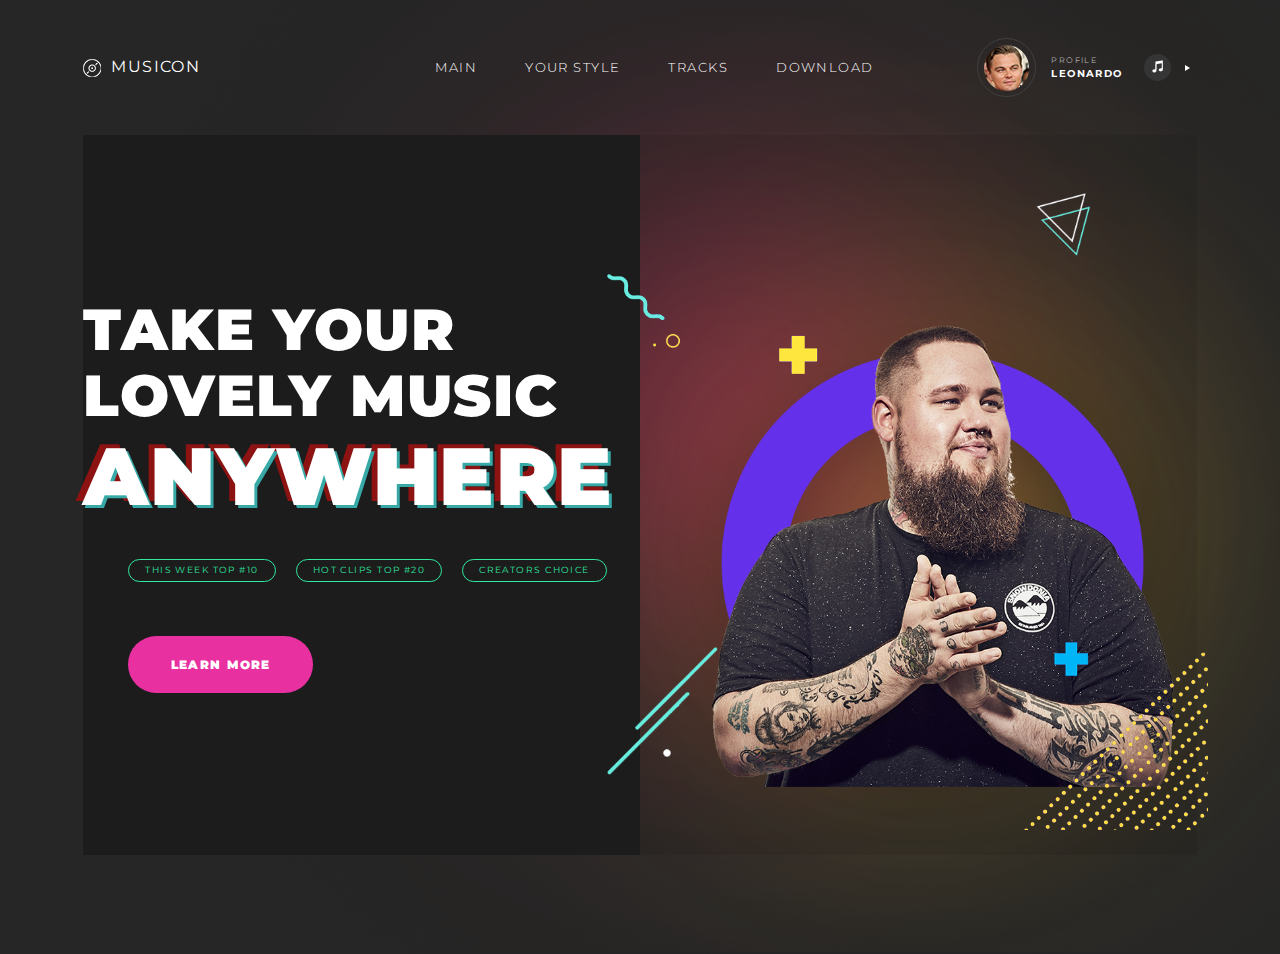
==== index.html @ 0d5cdb1e "Add files via upload" ====
<!DOCTYPE html>
<html lang="en">
<head>
	<meta charset="UTF-8">
	<title>MUSICON Homepage</title>
	<link rel="stylesheet" href="css/normalize.css">
	<link href="https://fonts.googleapis.com/css?family=Montserrat:300,400,900&amp;subset=cyrillic" rel="stylesheet">
	<link rel="stylesheet" href="css/style.css">
</head>
<body>
	<section id="first" class="first">
		<header class="header">
			<div class="container d-flex align-items-center">
					<img src="img/logo.png" alt="" class="logo"><span class="logo__title">MUSICON</span>
				<ul class="menu d-flex">
					<li class="menu__item">
						<a href="#">Main</a>
					</li>
					<li class="menu__item">
						<a href="#">Your style</a>
					</li>
					<li class="menu__item">
						<a href="#">Tracks</a>
					</li>
					<li class="menu__item">
						<a href="#">Download</a>
					</li>
				</ul>
				<div class="auth d-flex align-items-center">
					<div class="auth__img">
						<img src="img/user.png" alt="">
					</div>
				<div class="auth__info">
					<div class="auth__profile">
						Profile
					</div>
					<h6 class="auth__name">
						Leonardo
					</h6>
				</div>
				<a href="#" class="auth__play">
					<img src="img/pmusic.png" alt="">
				</a>
				<button class="auth__more">
					
				</button>
				</div>
			</div>
		</header>
		<div class="content">
			<div class="container d-flex">
				<div class="offer d-flex justify-content-center align-items-center">
					<div class="offer__body">
						<h1 class="offer__title">
							take your lovely music
							<span class="offer__word">
								<span>anywhere</span>
							</span>
						</h1>
						<div class="offer__btns d-flex">
							<a href="#" class="offer__btn btn-round">
								This week top #10
							</a>
							<a href="#" class="offer__btn btn-round">
								Hot clips top #20
							</a>
							<a href="#" class="offer__btn btn-round">
								Creators choice
							</a>
						</div>
						<a href="#" class="offer__cta btn">
							Learn more
						</a>
					</div>
				</div>
				<div class="slider">
					<div class="ellipse"></div>
					<div class="lines-dot"></div>
					<div class="plus"></div>
					<div class="rag"></div>
					<div class="setka-dots"></div>
					<div class="tri"></div>
					<div class="curl"></div>
				</div>
			</div>
		</div>
	</section>

	<script src="js/jquery.min.js"></script>
	
	<script src="js/script.js"></script>


</body>
</html>
---- css/style.css ----
body{
	font-family: 'Montserrat', sans-serif;
	padding: 0;
	margin: 0;
	color: #fff;
	background: #262626;
	letter-spacing: 0.09em;
	text-transform: uppercase;
	overflow: hidden;
}
a, a:hover, a:active{
	text-decoration: none;
	transition: all 0.5s ease;
	color: #fff;
}

ul, li{
	display: block;
	padding: 0;
	margin: 0;
}

.align-items-center{
	align-items: center;
}
.justify-content-center{
	justify-content: center;
}

h1, h2, h3, h4, h5, h6{
	margin: 0;
	padding: 0;
}

.container{
	width: 87%;
	margin: 0 auto;
	position: relative;
	height: 100%;
	z-index: 2;
}

.d-flex{
	display: -webkit-flex;
	display: -moz-flex;
	display: -ms-flex;
	display: -o-flex;
	display: flex;
}

.offer,.slider{
	width: 50%;
	position: relative;
}
.offer{
	background: #1c1c1c;
}

.btn{
	background: #e930a1;
	color: #fff;
	font-weight: 900;
	text-transform: uppercase;
	text-align: center;
	font-size: 12px;
	width: 185px;
	padding: 22px 0;
	border-radius: 100px;
	display: block;
}
.btn:hover{
	background: #ff009c;
	box-shadow: 0 10px 30px rgba(233,48,161,0.4);
}
.btn-round{
	font-size: 9px;
	border: 1px solid #30e9a1;
	color: #30e9a1;
	padding: 5px 16px;
	text-transform: uppercase;
	border-radius: 100px;
}
.btn-round:hover{
	background: #30e9a1;
	color: #fff;
	border: 1px solid #30e9a1;
	color: #000;
}

.logo{
	
}
.logo__title{
	margin-left: 10px;
}

.menu{
	margin-left: 235px;
}

.menu__item{
	margin-right: 48px;
}
.menu__item a{
	font-weight: 300;
	font-size: 13px;
}
.menu__item a:hover{
	color: #23c8d2;
}

.auth{
	margin-left: auto;
}
.auth__info{
	margin-left: 15px;
}

.auth__profile{
	font-size: 8px;
	color: #b2b2b2;
	margin-bottom: 3px;
}

.auth__name{
	font-size: 10px;
	margin: 0;
}
.auth__img{
	border: 1px solid #404040;
	border-radius: 50%;
	width: 57px;
	height: 57px;
	display: flex;
	justify-content: center;
	align-items: center;
}
.auth__play{
	display: block;
	background: #353535;
	width: 27px;
	height: 27px;
	border-radius: 50%;
	text-align: center;
	line-height: 27px;
	margin-left: 21px;
}
.auth__more{
	background: transparent url('../img/arrow.png') no-repeat;
	width: 5px;
	height: 6px;
	border: none;
	display: block;
	margin-left: 14px;
}
.auth__more:hover{
	cursor: pointer;
}

.header{
	height: 15vh;
}

.offer__body{
	width: 700px;
}

.content{
	height: 80vh;
}

.offer__title{
	font-size: 58px;
	font-weight: 900;
}
.offer__word{
	display: block;
	font-size: 81px;
	position: relative;
}
.offer__word:before{
	content: 'anywhere';
	display: block;
	font-size: 81px;
	color: #8d1212;
	position: absolute;
	z-index: 1;
	margin-left: -6px;
	margin-top: -4px;
}
.offer__word span{
	z-index: 2;
	position: relative;
}
.offer__word:after{
	content: 'anywhere';
	display: block;
	font-size: 81px;
	color: #37aaa8;
	position: absolute;
	z-index: 1;
	top: 3px;
	left: 3px;
}

.offer__btns{
	margin-top: 4vh;
	margin-left: 5vh;
}
.offer__btn{
	margin-right: 20px;
}
.offer__cta{
	margin-top: 6vh;
	margin-left: 5vh;	
}

.content:before{
	content: '';
	display: block;
	background: url('../img/yellow.png');
	width: 1009px;
	height: 979px;
	position: absolute;
	right: 0;
	top: -3vh;
}
.content:after{
	content: '';
	display: block;
	background: url('../img/pink.png');
	width: 1190px;
	height: 1080px;
	position: absolute;
	right: 0;
	top: -14vh;
	z-index: 1;
}
.slider{
	background: rgba(0,0,0,0.07);
	position: relative;
}

.ellipse{
	background: url('../img/ellipse.png') no-repeat center center /contain;
	width: 100%;
	height: 100%;
	position: absolute;
	bottom: -10%;
	right: -14px;
}
.lines-dot{
	background: url('../img/ld.png') no-repeat center center /contain;
	width: 20%;
	height: 20%;
	position: absolute;
	bottom: 10%;
	left: -6%;
}
.plus{
	background: url(../img/plus.png) no-repeat center center /contain;
    width: 7%;
    height: 7%;
    position: absolute;
    top: 27%;
    left: 25%;
    max-width: 67px;
    max-height: 67px;
}
.rag{
	background: url(../img/rag.png) no-repeat center center /contain;
    width: 83%;
    height: 83%;
    position: absolute;
    bottom: 0;
    left: 13%;
    max-width: 703px;
    max-height: 702px;
}
.setka-dots{
	background: url(../img/setka.png) no-repeat center center /contain;
    width: 33%;
    height: 33%;
    position: absolute;
    bottom: 0;
    right: -2%;
    max-width: 289px;
    max-height: 296px;
}
.tri{
	background: url(../img/tri.png) no-repeat center center /contain;
    width: 11%;
    height: 11%;
    position: absolute;
    top: 7%;
    left: 70%;
    max-width: 161px;
    max-height: 163px;
}
.curl{
	background: url(../img/curl.png) no-repeat center center /contain;
    width: 15%;
    height: 15%;
    position: absolute;
    top: 17%;
    left: -6%;
    max-width: 260px;
    max-height: 233px;
}
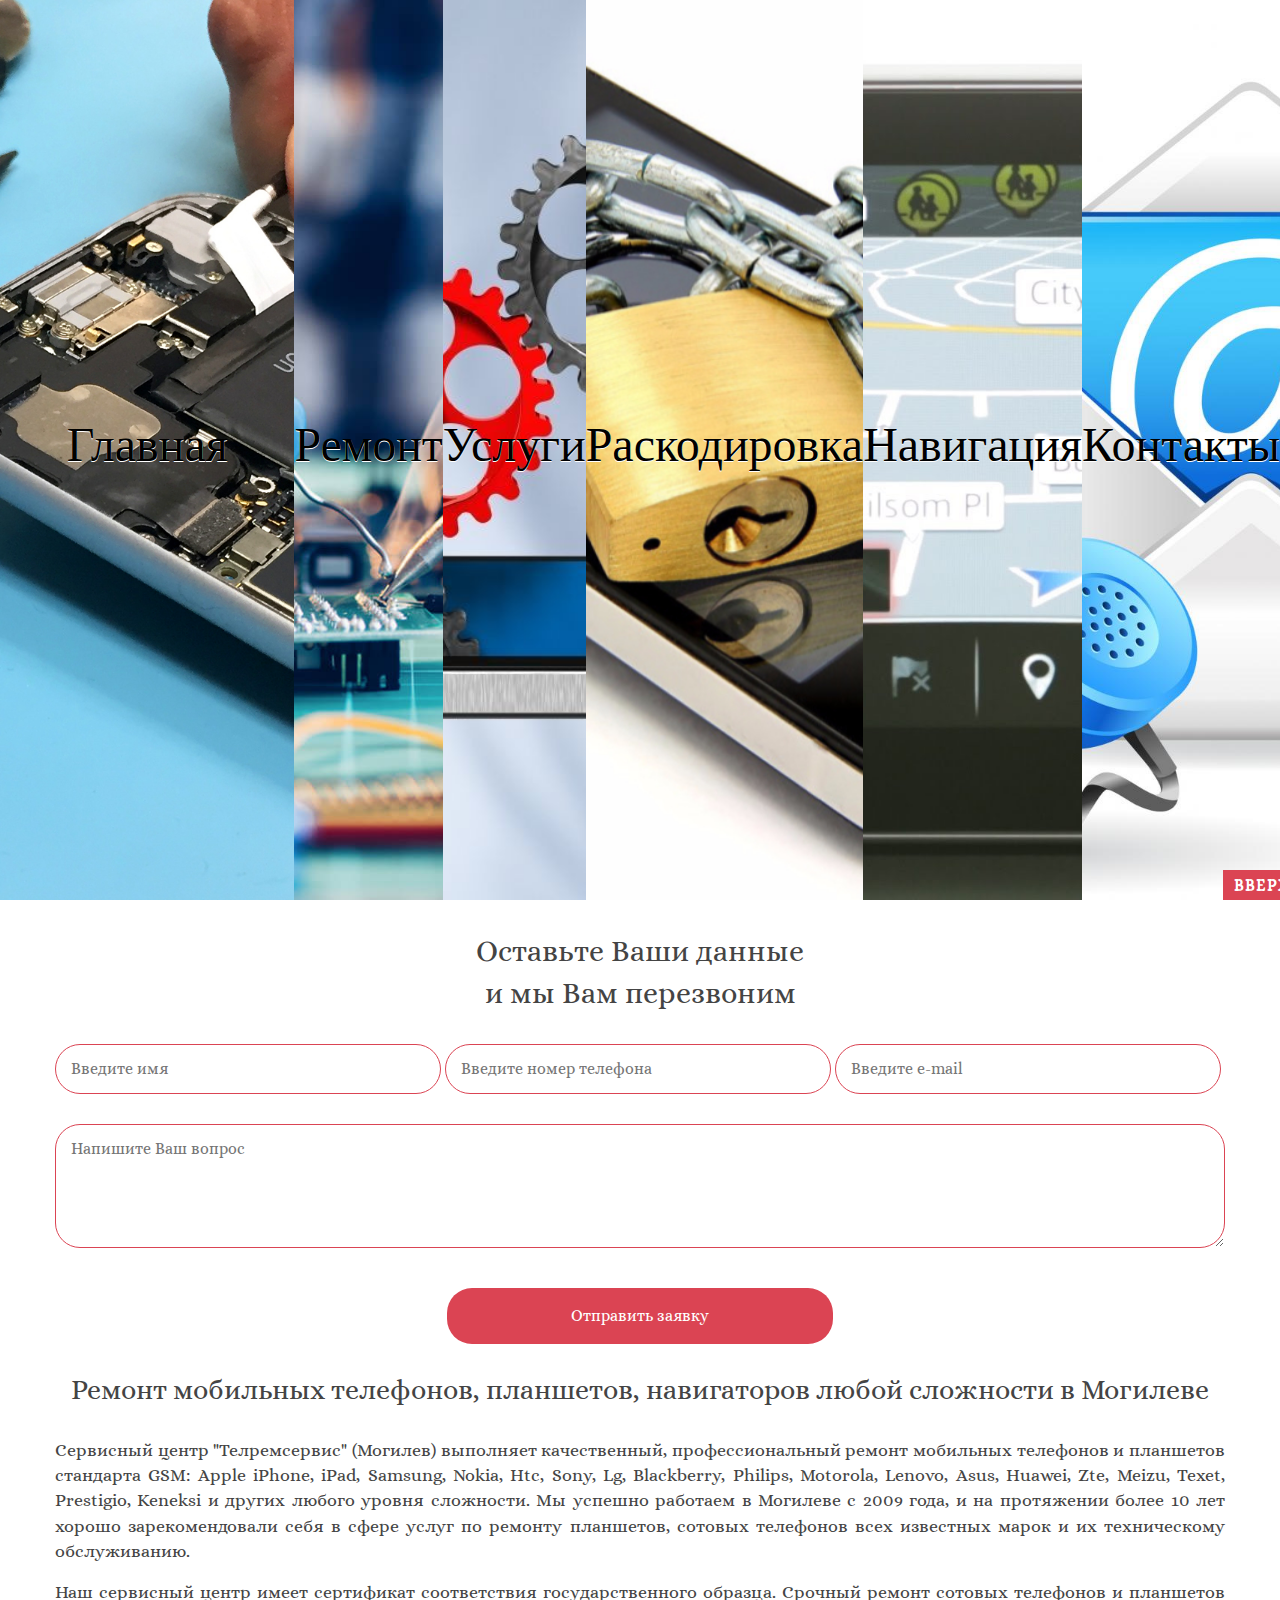
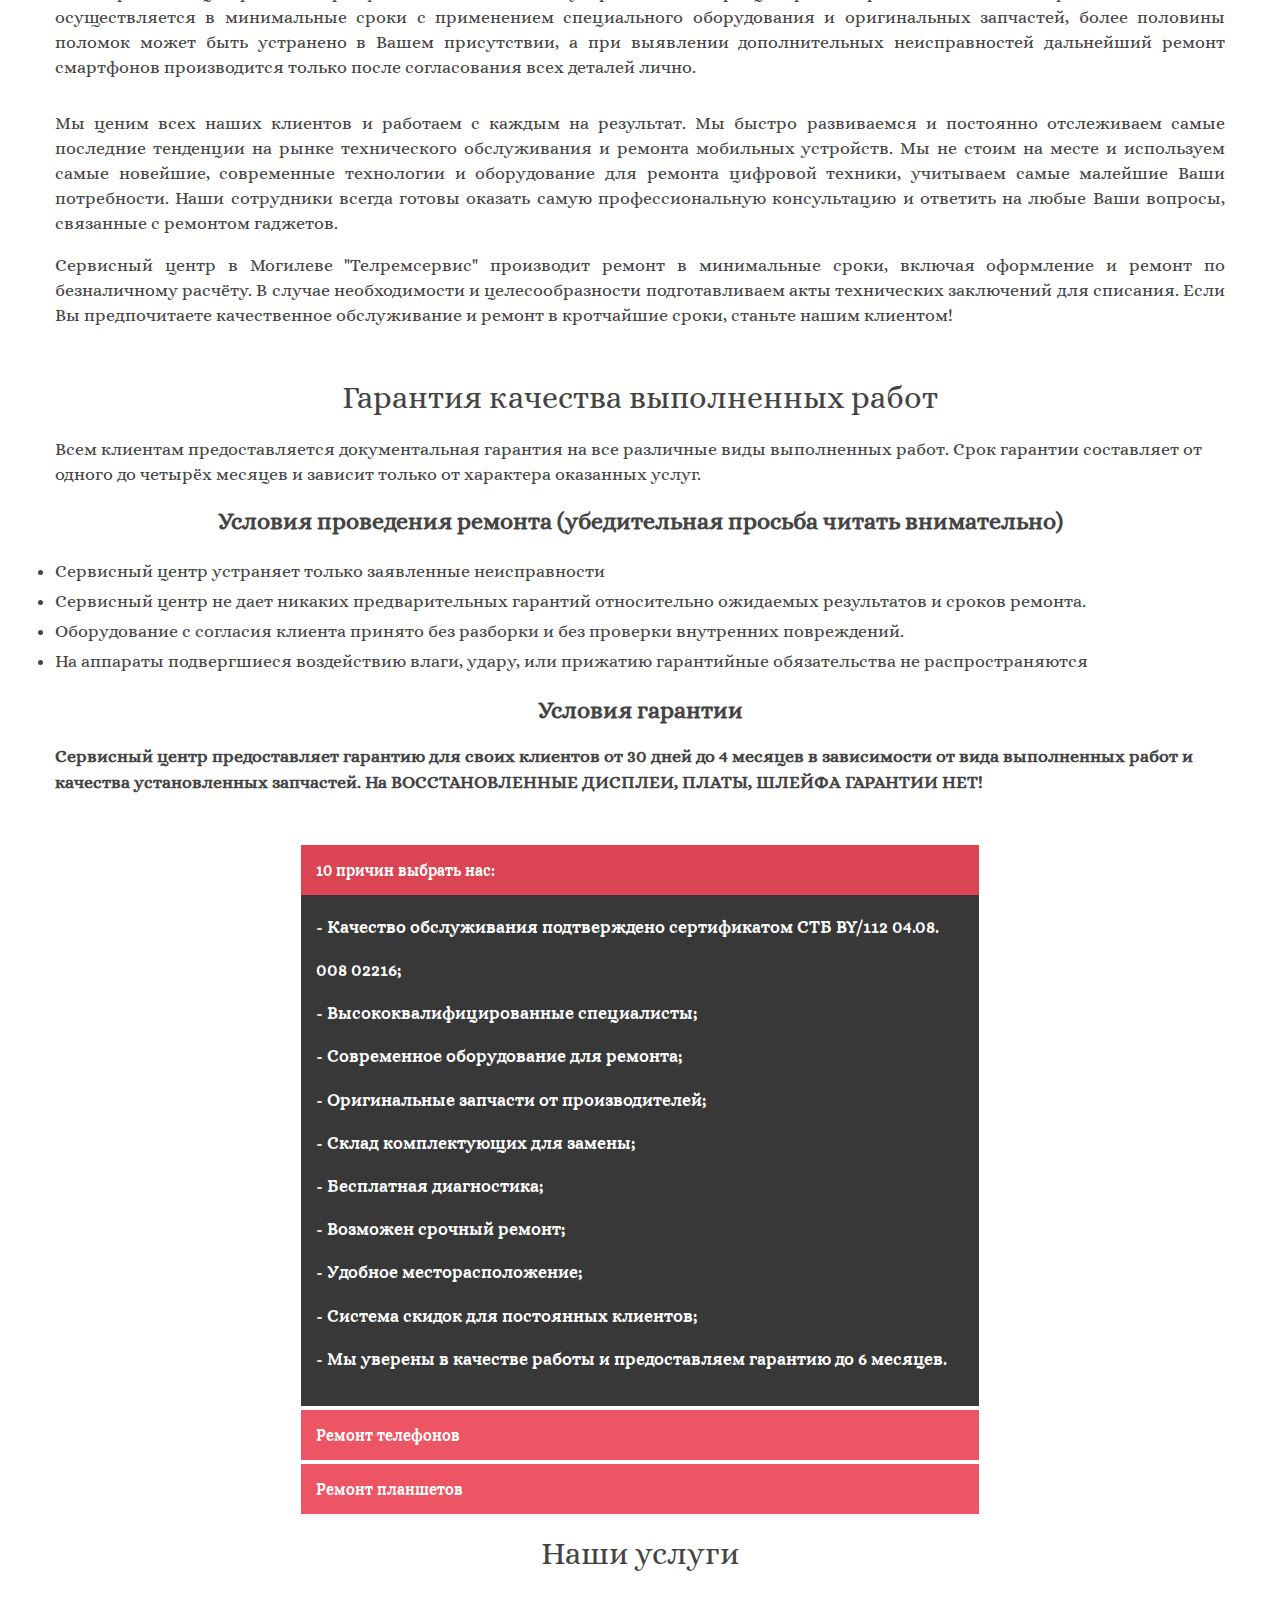
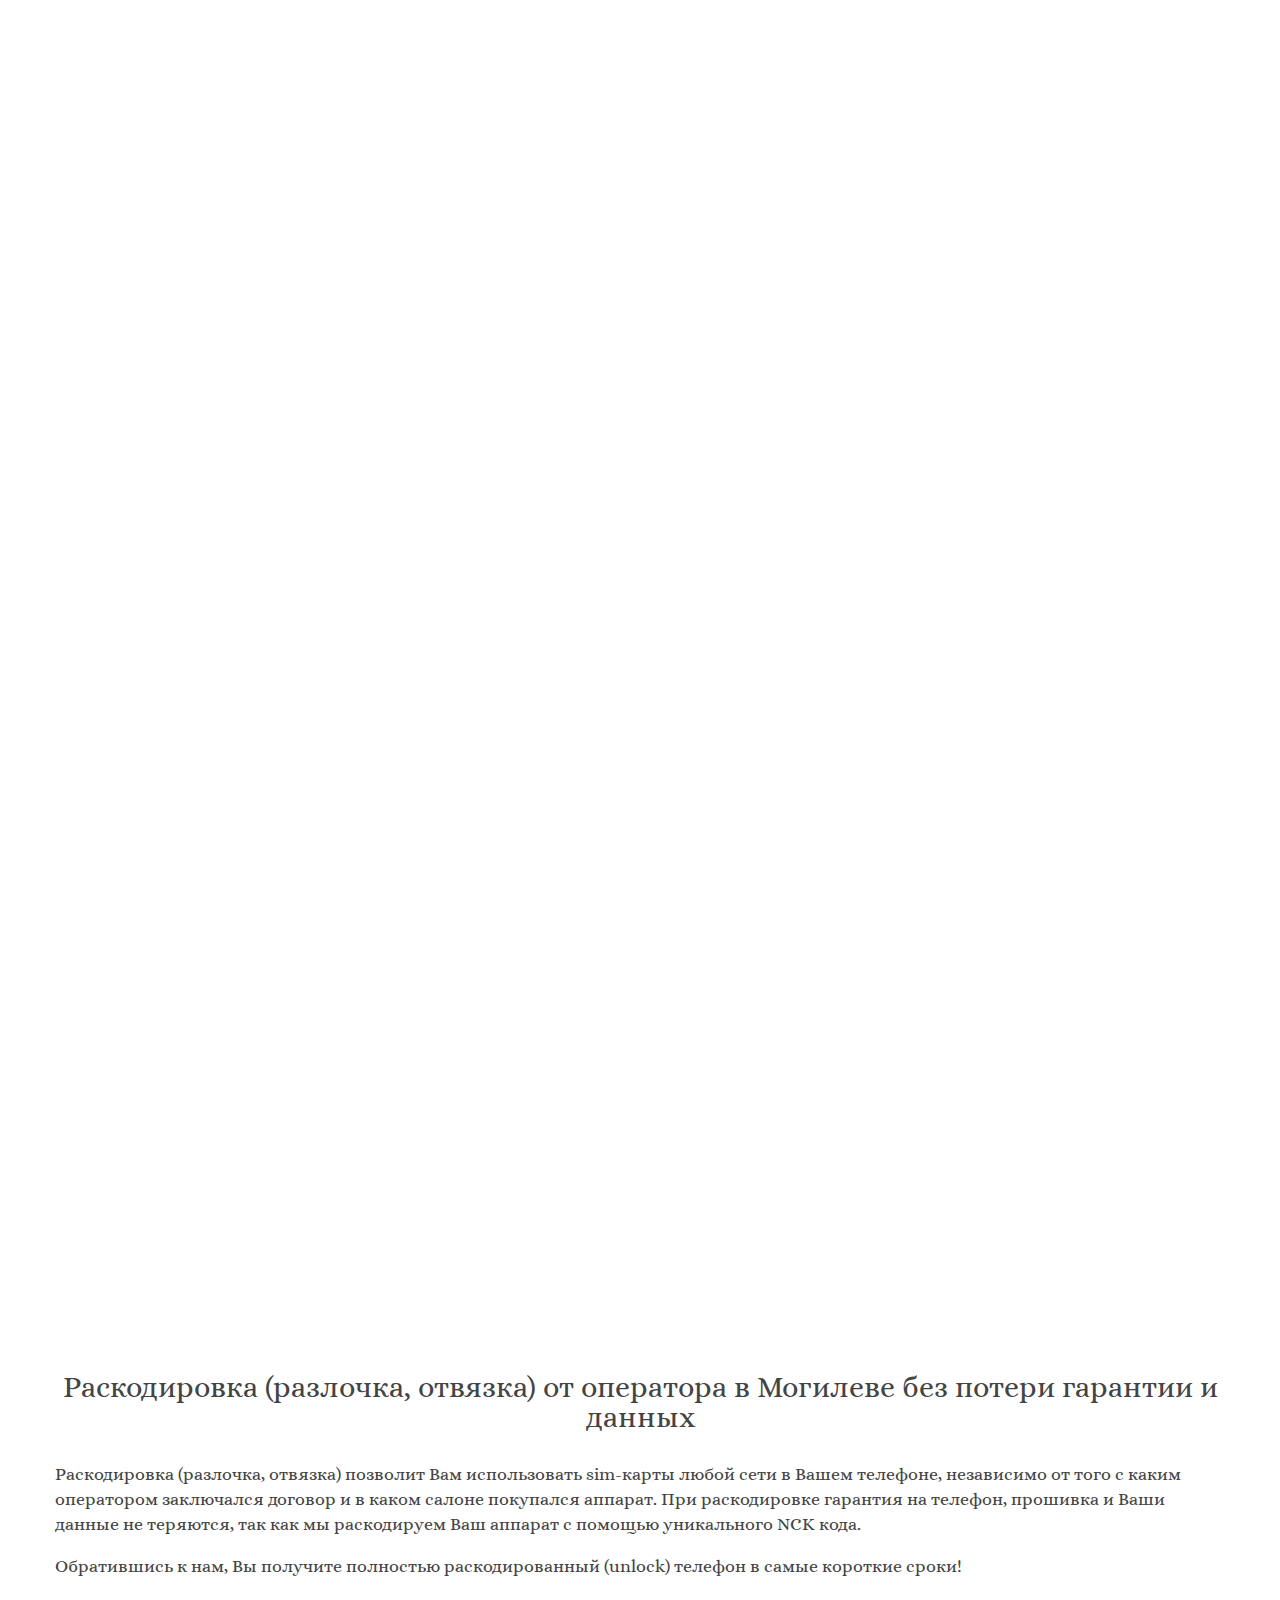
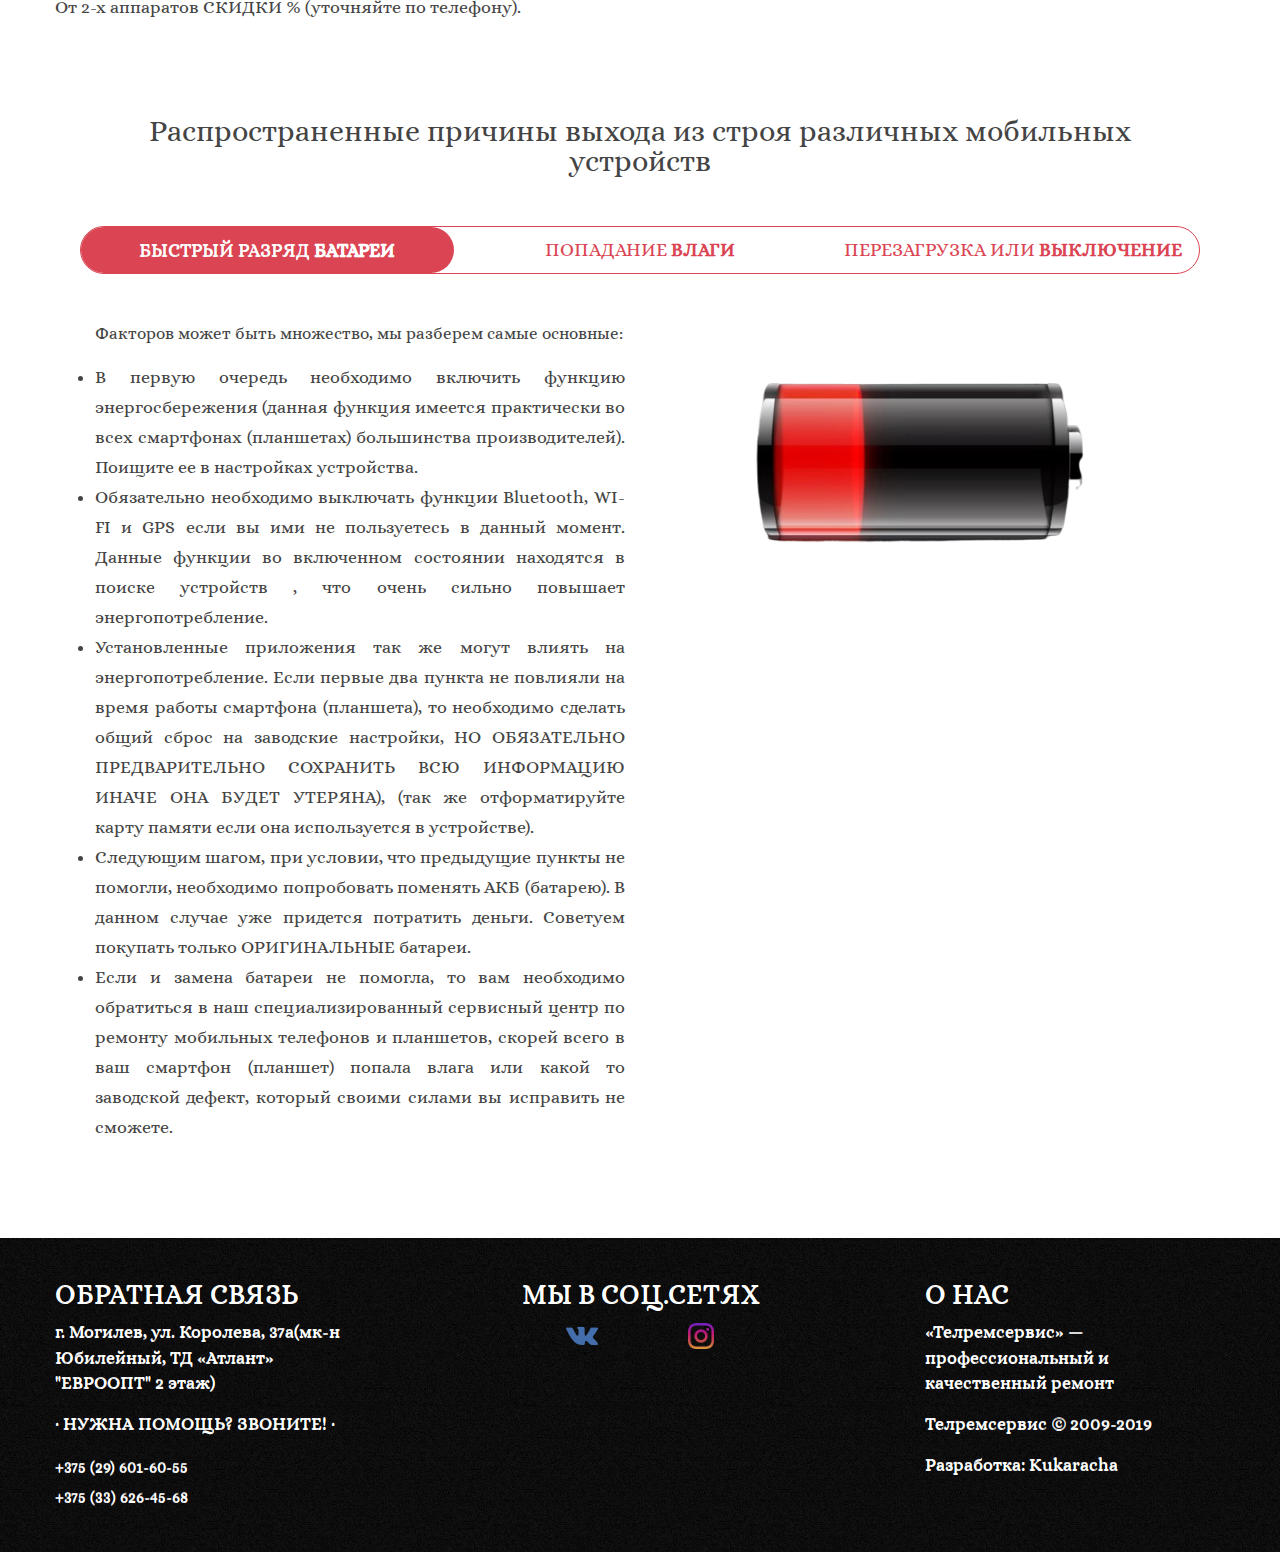
==== commit 8f1c234f: "Add files via upload" ====
--- a/index.html
+++ b/index.html
@@ -2,94 +2,497 @@
 <html lang="en">
 <head>
 	<meta charset="UTF-8">
-	<title>MUSICON Homepage</title>
-	<link rel="stylesheet" href="css/normalize.css">
-	<link href="https://fonts.googleapis.com/css?family=Montserrat:300,400,900&amp;subset=cyrillic" rel="stylesheet">
+	<meta name="viewport" content="width=device-width, initial-scale-1.0">
+	<meta http-equiv="X-UA-Compatible" content="ie-edge">
+	<link rel="icon" type="image/png" sizes="16x16" href="img/favicon.ico">
+	<!-- <link href="https://fonts.googleapis.com/css?family=Bad+Script" rel="stylesheet"> -->
+	<link href="https://fonts.googleapis.com/css?family=Alice&display=swap&subset=cyrillic" rel="stylesheet">
+	
+	<!-- <link href="https://fonts.googleapis.com/css?family=Philosopher:400,700&display=swap&subset=cyrillic" rel="stylesheet"> -->
+	<link rel="stylesheet" href="https://stackpath.bootstrapcdn.com/bootstrap/4.3.1/css/bootstrap.min.css" integrity="sha384-ggOyR0iXCbMQv3Xipma34MD+dH/1fQ784/j6cY/iJTQUOhcWr7x9JvoRxT2MZw1T" crossorigin="anonymous">
+	<link rel="stylesheet" href="css/animate.css">
 	<link rel="stylesheet" href="css/style.css">
+	<title>ToDo</title>
 </head>
 <body>
-	<section id="first" class="first">
-		<header class="header">
-			<div class="container d-flex align-items-center">
-					<img src="img/logo.png" alt="" class="logo"><span class="logo__title">MUSICON</span>
-				<ul class="menu d-flex">
-					<li class="menu__item">
-						<a href="#">Main</a>
-					</li>
-					<li class="menu__item">
-						<a href="#">Your style</a>
-					</li>
-					<li class="menu__item">
-						<a href="#">Tracks</a>
-					</li>
-					<li class="menu__item">
-						<a href="#">Download</a>
-					</li>
+
+
+	<!-- Menu for big screen -->
+
+	<div id="menu">
+	<div class="slider">
+		
+			<div class="item item-1">
+				<a href="#home"><span class="text">Главная</span></a>
+			</div>
+			<div class="item item-2">
+				<a href="#repairtablets"><span class="text">Ремонт</span></a>
+			</div>
+			<div class="item item-3">
+				<a href="#services"><span class="text">Услуги</span></a>
+			</div>
+			<div class="item item-4">
+				<a href="#decoding"><span class="text">Раскодировка</span></a>
+			</div>
+			<div class="item item-5">
+				<a href="#navigation"><span class="text">Навигация</span></a>
+			</div>
+			<div class="item item-6">
+				<a href="#contacts"><span class="text">Контакты</span></a>
+			</div>
+		</div>
+		</div>
+
+
+
+
+
+
+
+
+
+	<header class="navbar">
+		<div class="container-own">
+			<div class="navbar__block">
+			<div class="navbar__logo">
+				<span class="logo">TelRem Service</span><br>
+				<!-- <span class="sublogo"><sub>Сервисный центр</sub></span> -->
+			</div>
+			<nav class="navbar__wrapper" id="menu">
+			<li class="navbar__item"><a href="#home" class="navbar__link">Главная</a></li>
+			<li class="navbar__item"><a href="#repairtablets" class="navbar__link">Ремонт</a></li>
+			<li class="navbar__item"><a href="#services" class="navbar__link">Услуги</a></li>
+			<li class="navbar__item"><a href="#decoding" class="navbar__link">Раскодировка</a></li>
+			<li class="navbar__item"><a href="#navigator" class="navbar__link">Навигация</a></li>
+			<li class="navbar__item"><a href="#questions" class="navbar__link">Вопросы</a></li>
+			<li class="navbar__item"><a href="#contacts" class="navbar__link">Контакты</a></li>
+			
+			<div class="section-ham">
+				<div class="menu-block">
+					<nav class="menu-nav">
+						<a href="#home" class="menu-nav__link">Главная</a>
+						<a href="#repairtablets" class="menu-nav__link">Ремонт планшетов</a>
+						<a href="#services" class="menu-nav__link">Услуги</a>
+						<a href="#decoding" class="menu-nav__link">Раскодировка</a>
+						<a href="#navigator" class="menu-nav__link">Навигация</a>
+						<a href="#questions" class="menu-nav__link">Вопросы</a>
+						<a href="#contacts" class="menu-nav__link">Контакты</a>
+					</nav>
+							
+				</div>
+						
+					</div>
+
+					<div class="ham">
+				<a href="#" class="ham__menu">
+					<span class="cross"></span>
+				</a>
+			</div>
+		</nav>
+		</div>
+		</div>
+	</header>
+	<main>
+		<section class="section hero">
+			<div class="hero__wrapper">
+					<span class="hero__title">Telrem Service</span>
+					<span class="hero__subtitle">качество гарантировано</span>
+				</div>
+			<img src="img/her.jpg" alt="" class="hero__image">
+			<div class="container-own">
+			</div>
+		</section>
+
+		<section class="section__form">
+			<div class="container-own">
+				<form action="telegram.php" method="POST" class="form">
+					<span class="form__title">Оставьте Ваши данные</span>
+					<span class="form__title">и мы Вам перезвоним</span>
+					<div class="form__wrapper">
+					<input type="text" placeholder="Введите имя" id="" name="user_name" class="form__control">
+					<input type="text" placeholder="Введите номер телефона" id="" name="user_phone" class="form__control">
+					<input type="text" placeholder="Введите e-mail" id="" name="user_email" class="form__control">
+					<textarea rows="5" placeholder="Напишите Ваш вопрос" id="" name="user_message" class="form__message"></textarea>
+					<button type="submit" class="btn">Отправить заявку</button>
+					</div>
+				</form>
+			</div>
+		</section>
+
+	
+
+		<section class="offer" id="offer">
+			<div class="container-own">
+				<a id="repairtablets"></a>
+			<h3 class="offer__title">Ремонт мобильных телефонов, планшетов, навигаторов любой сложности в Могилеве</h3>
+			<p class="offer__text">Сервисный центр "Телремсервис" (Могилев) выполняет качественный, профессиональный ремонт мобильных телефонов и планшетов стандарта GSM: Apple iPhone, iPad, Samsung, Nokia, Htc, Sony, Lg, Blackberry, Philips, Motorola, Lenovo, Asus, Huawei, Zte, Meizu, Texet, Prestigio, Keneksi и других любого уровня сложности. Мы успешно работаем в Могилеве с 2009 года, и на протяжении более 10 лет хорошо зарекомендовали себя в сфере услуг по ремонту планшетов, сотовых телефонов всех известных марок и их техническому обслуживанию.</p>
+			<p class="offer__text mrn">Наш сервисный центр имеет сертификат соответствия государственного образца. Срочный ремонт сотовых телефонов и планшетов осуществляется в минимальные сроки с применением специального оборудования и оригинальных запчастей, более половины поломок может быть устранено в Вашем присутствии, а при выявлении дополнительных неисправностей дальнейший ремонт смартфонов производится только после согласования всех деталей лично.</p>
+			<!-- <div class="offer__image">
+				<div class="offer__card">
+					<img src="img/sony-front.png" data-img="img/sony-back.png" alt="" class="sony">
+				</div>
+				<div class="offer__card">
+					<img src="img/samsung-front.png" data-img="img/samsung-back.png" alt="" class="sony">
+				</div>
+				<div class="offer__card">
+					<img src="img/huawei-front.png" data-img="img/huawei-back.png" alt="" class="sony">
+				</div>
+				<div class="offer__card">
+					<img src="img/honor-front.png" data-img="img/honor-back.png" alt="" class="sony">
+				</div>
+				<div class="offer__card">
+					<img src="img/apple-front.png" data-img="img/apple-back.png" alt="" class="sony">
+				</div>
+				<div class="offer__card">
+					<img src="img/iphone-front.png" data-img="img/iphone-back.png" alt="" class="sony">
+				</div>
+				<div class="offer__card">
+					<img src="img/sams-front.png" data-img="img/sams-back.png" alt="" class="sony">
+				</div>	
+				<div class="offer__card">
+					<img src="img/sams-front.png" data-img="img/sams-back.png" alt="" class="sony">
+				</div>	
+				<div class="offer__card">
+					<img src="img/sams-front.png" data-img="img/sams-back.png" alt="" class="sony">
+				</div>
+				<div class="offer__card">
+					<img src="img/sams-front.png" data-img="img/sams-back.png" alt="" class="sony">
+				</div>
+				<div class="offer__card">
+					<img src="img/sams-front.png" data-img="img/sams-back.png" alt="" class="sony">
+				</div>
+				<div class="offer__card">
+					<img src="img/sams-front.png" data-img="img/sams-back.png" alt="" class="sony">
+				</div>
+			</div> -->
+			<p class="offer__text">Мы ценим всех наших клиентов и работаем с каждым на результат. Мы быстро развиваемся и постоянно отслеживаем самые последние тенденции на рынке технического обслуживания и ремонта мобильных устройств. Мы не стоим на месте и используем самые новейшие, современные технологии и оборудование для ремонта цифровой техники, учитываем самые малейшие Ваши потребности. Наши сотрудники всегда готовы оказать самую профессиональную консультацию и ответить на любые Ваши вопросы, связанные с ремонтом гаджетов.</p>
+			<p class="offer__text mrn">Сервисный центр в Могилеве "Телремсервис" производит ремонт в минимальные сроки, включая оформление и ремонт по безналичному расчёту. В случае необходимости и целесообразности подготавливаем акты технических заключений для списания. Если Вы предпочитаете качественное обслуживание и ремонт в кротчайшие сроки, станьте нашим клиентом!</p>
+		</section>
+
+		<section class="section map">
+		<div id="map">
+			<script type="text/javascript" charset="utf-8" async src="https://api-maps.yandex.ru/services/constructor/1.0/js/?um=constructor%3Af879d136aeba89e9b2553007c133a4b23705f1c974b35d348d2d414fac1d0325&amp;width=100%&amp;height=555&amp;lang=ru_RU&amp;scroll=false"></script>
+		</div>
+			<!-- <div class="timer">
+            <div class="timer-title">До конца акции осталось
+            </div> -->
+           <!--  <div class="timer-action">
+                До конца акции осталось
+            </div> -->
+
+            <!-- <div class="timer-numbers" id="timer">
+            	<img src="img/mac.png" alt="" class="mac">
+            	<div class="timer__wrapper">
+            		<span id="timer-days">19</span>
+                	<span class="day-sub"><sub>дня(ей)</sub></span>
+                	<span class="devided">:</span>
+                	<span id="timer-hours">45</span>
+                	<span class="hours-sub"><sub>часа(ов)</sub></span>
+                	<span class="devided">:</span>
+                	<span id="timer-minutes">12</span>
+                	<span class="minutes-sub"><sub>минут(ы)</sub></span>
+                	<span id="timer-seconds"><sub>12</sub></span>
+            	</div>
+                
+            </div>
+        </div>
+
+        <section class="price">
+        	<div class="container-own">
+        	<table class="price__table">
+  <thead>
+    <tr>
+      <th>Название</th>
+      <th>Описание работ</th>
+      <th>Стоимость, бел. руб.</th>
+    </tr>
+  </thead>
+  <tbody>
+    <tr>
+      <td><strong>Замена экрана iPhone 4, 4s, 5, 5S, 5C, 6, 6S, 7 в составе модуля (жки и тачскрин), Ipad, Ipod</strong></td>
+      <td>Замена необходимой детали (электро-механический ремонт 2-ой категории), профилактика и чистка аппарата, диагностика. </td>
+      <td>50-150</td>
+    </tr>
+    <tr>
+      <td><strong>Замена динамиков (слуховой или полифонический), микрофона, симм-коннектора, системного разъема, кнопки включения, кнопки home для iPhone 4, 4S, 5, 5S, 5C, 6, 6S, 7</strong></td>
+      <td>Замена необходимой детали (электро-механический ремонт 2-ой категории), профилактика и чистка аппарата, диагностика. </td>
+      <td>35-45</td>
+    </tr>
+    <tr>
+      <td><strong>Замена АКБ (аккумуляторной батареи) iPhone 3G, 3Gs, 4, 4S, 5, 5S, 5C, 6, 6S, 7</strong></td>
+      <td>Тестирование  перед установкой АКБ на стенде cadex 7400, замена старой АКБ (электро-механический ремонт 2-ой категории), профилактика и чистка аппарата, диагностика.</td>
+      <td>35-45</td>
+    </tr>
+    <tr>
+      <td><strong>Замена корпуса iPhone  белый, черный (задняя крышка, вставки, стекла, боковина)</strong></td>
+      <td>Демонтаж всех компонентов старого корпуса, монтаж в новый (электро-механический ремонт 2-ой категории), профилактика и чистка установливаемых узлов, диагностика.</td>
+      <td>80</td>
+    </tr>	 -->				
+    <!-- <tr>
+      <td><strong></strong></td>
+      <td></td>
+      <td></td>
+    </tr>
+    <tr>
+      <td><strong>ellipsis</strong></td>
+      <td>true</td>
+      <td>Set to true to enable the ellipsis</td>
+    </tr>
+    <tr>
+      <td><strong>title</strong></td>
+      <td>false</td>
+      <td>Set to true to show the full data on hover</td>
+    </tr>
+    <tr>
+      <td><strong>afterShow</strong></td>
+      <td> $.noop</td>
+      <td>The callback fired after the show/reveal</td>
+    </tr>
+    <tr>
+      <td><strong>afterHide</strong></td>
+      <td>$.noop</td>
+      <td>The callback fired after the hide/conceal</td>
+    </tr> -->
+  <!-- </tbody>
+</table> -->
+</div>
+        </section>
+			<div class="container-own">
+			<div class="offer-block">
+			<div class="offer-block__garant">
+				<h2 class="offer-block__title">Гарантия качества выполненных работ</h2>
+				<p class="offer-block__text">Всем клиентам предоставляется документальная гарантия на все различные виды выполненных работ. Срок гарантии составляет от одного до четырёх месяцев и зависит только от характера оказанных услуг.</p>
+				<h4 class="offer__bold">Условия проведения ремонта (убедительная просьба читать внимательно)</h4>
+				<ul>
+					<li>Сервисный центр устраняет только заявленные неисправности</li>
+					<li>Сервисный центр не дает никаких предварительных гарантий относительно ожидаемых результатов и сроков ремонта.</li>
+					<li>Оборудование с согласия клиента принято без разборки и без проверки внутренних повреждений.</li>
+					<li>На аппараты подвергшиеся воздействию влаги, удару, или прижатию гарантийные обязательства не распространяются</li>
 				</ul>
-				<div class="auth d-flex align-items-center">
-					<div class="auth__img">
-						<img src="img/user.png" alt="">
-					</div>
-				<div class="auth__info">
-					<div class="auth__profile">
-						Profile
-					</div>
-					<h6 class="auth__name">
-						Leonardo
-					</h6>
-				</div>
-				<a href="#" class="auth__play">
-					<img src="img/pmusic.png" alt="">
-				</a>
-				<button class="auth__more">
-					
-				</button>
-				</div>
-			</div>
-		</header>
-		<div class="content">
-			<div class="container d-flex">
-				<div class="offer d-flex justify-content-center align-items-center">
-					<div class="offer__body">
-						<h1 class="offer__title">
-							take your lovely music
-							<span class="offer__word">
-								<span>anywhere</span>
-							</span>
-						</h1>
-						<div class="offer__btns d-flex">
-							<a href="#" class="offer__btn btn-round">
-								This week top #10
-							</a>
-							<a href="#" class="offer__btn btn-round">
-								Hot clips top #20
-							</a>
-							<a href="#" class="offer__btn btn-round">
-								Creators choice
-							</a>
-						</div>
-						<a href="#" class="offer__cta btn">
-							Learn more
-						</a>
-					</div>
-				</div>
-				<div class="slider">
-					<div class="ellipse"></div>
-					<div class="lines-dot"></div>
-					<div class="plus"></div>
-					<div class="rag"></div>
-					<div class="setka-dots"></div>
-					<div class="tri"></div>
-					<div class="curl"></div>
-				</div>
-			</div>
-		</div>
-	</section>
-
-	<script src="js/jquery.min.js"></script>
+				<h4 class="offer__bold">Условия гарантии</h4>
+				<p class="offer__boldleft">Сервисный центр предоставляет гарантию для своих клиентов от 30 дней до 4 месяцев в зависимости от вида выполненных работ и качества установленных запчастей. На ВОССТАНОВЛЕННЫЕ ДИСПЛЕИ, ПЛАТЫ, ШЛЕЙФА ГАРАНТИИ НЕТ!</p>
+			</div>
+			</div>
+			<!-- <div class="offer-block__image">
+				<img src="img/monitor.jpg" alt="">
+			</div> -->
+			</div>
+
+			<div id="accordion" class="accordion" style="max-width: 100%; margin: 0 auto;">
+    <div class="accordion-item show">
+      <div class="accordion-item-header">
+        10 причин выбрать нас:
+      </div>
+      <div class="accordion-item-content">
+        <ul class="accordion-list">
+        	<li class="accordion-list-li">- Качество обслуживания подтверждено сертификатом СТБ BY/112 04.08. 008 02216;</li>
+        	<li class="accordion-list-li">- Высококвалифицированные специалисты;</li>
+        	<li class="accordion-list-li">- Современное оборудование для ремонта;</li>
+        	<li class="accordion-list-li">- Оригинальные запчасти от производителей;</li>
+        	<li class="accordion-list-li">- Склад комплектующих для замены;</li>
+        	<li class="accordion-list-li">- Бесплатная диагностика;</li>
+        	<li class="accordion-list-li">- Возможен срочный ремонт;</li>
+        	<li class="accordion-list-li">- Удобное месторасположение;</li>
+        	<li class="accordion-list-li">- Система скидок для постоянных клиентов;</li>
+        	<li class="accordion-list-li">- Мы уверены в качестве работы и предоставляем гарантию до 6 месяцев.</li>
+        </ul>
+      </div>
+    </div>
+
+    <div class="accordion-item">
+      <div class="accordion-item-header">
+        Ремонт телефонов
+      </div>
+      <div class="accordion-item-content">
+        Мобильные телефоны и смартфоны – это сложная цифровая техника, которая может выходить из строя по разным причинам: из-за некорректной эксплуатации устройства; повреждений, полученных в результате падения или контакта с водой; нелицензионного программного обеспечения; производственного брака. Если в работе девайса появились сбои и их невозможно устранить доступными пользователям способами, рекомендуем обратиться в наш сервисный центр.
+      </div>
+    </div>
+
+    <div class="accordion-item">
+      <div class="accordion-item-header">
+        Ремонт планшетов
+      </div>
+      <div class="accordion-item-content">
+        Планшеты сравнительно недавно вошли в нашу жизнь, но уже успели стать неотъемлемой частью бытия современного человека. Они дают нам связь с миром, помогают в учебе и работе, наполняют разнообразием наш досуг, снабжают актуальной и полезной информацией. Потому для многих людей выход этого девайса из строя превращается в серьезную проблему. Но наш сервисный центр охотно готов помочь. Мы гарантируем высочайшее качество работы и отличный сервис.
+      </div>
+    </div>
+			</div>
+		
+
+		<section class="repair">
+			<div class="container-own">
+				<div class="repair__title">
+					<a id="services"></a>
+					<h2 class="repair-title__text">Наши услуги</h2>
+				</div>
+				<div class="repair__wrapper">
+					<div class="repair__card wow fadeInUp" data-wow-delay="0.1s">
+						<h3 class="repair-card__title">Ремонт яблочной техники</h3>
+						<!-- <img src="img/apple.png" alt="" class="repair__apple"> -->
+						<p class="repair__text">Ремонт продукции компании Apple - iPhone и iPad всех версий - один из основных профилей работы нашего сервисного центра. Наша отличительная особенность в данном сегменте - это профессионализм, наличие большого спектра запасных частей (от экранов до компонентных шлейфов) и адекватные цены.</p>
+					</div>
+					<div class="repair__card wow fadeInUp" data-wow-delay="0.2s">
+						<h3 class="repair-card__title">Ремонт яблочной техники</h3>
+						<!-- <img src="img/apple.png" alt="" class="repair__apple"> -->
+						<p class="repair__text">Ремонт продукции компании Apple - iPhone и iPad всех версий - один из основных профилей работы нашего сервисного центра. Наша отличительная особенность в данном сегменте - это профессионализм, наличие большого спектра запасных частей (от экранов до компонентных шлейфов) и адекватные цены.</p>
+					</div>
+					<div class="repair__card wow fadeInUp" data-wow-delay="0.3s">
+						<h3 class="repair-card__title">Ремонт яблочной техники</h3>
+						<!-- <img src="img/apple.png" alt="" class="repair__apple"> -->
+						<p class="repair__text">Ремонт продукции компании Apple - iPhone и iPad всех версий - один из основных профилей работы нашего сервисного центра. Наша отличительная особенность в данном сегменте - это профессионализм, наличие большого спектра запасных частей (от экранов до компонентных шлейфов) и адекватные цены.</p>
+					</div>
+					<div class="repair__card wow fadeInUp" data-wow-delay="0.4s">
+						<h3 class="repair-card__title">Ремонт яблочной техники</h3>
+						<!-- <img src="img/apple.png" alt="" class="repair__apple"> -->
+						<p class="repair__text">Ремонт продукции компании Apple - iPhone и iPad всех версий - один из основных профилей работы нашего сервисного центра. Наша отличительная особенность в данном сегменте - это профессионализм, наличие большого спектра запасных частей (от экранов до компонентных шлейфов) и адекватные цены.</p>
+					</div>
+					<div class="repair__card wow fadeInUp" data-wow-delay="0.5s">
+						<h3 class="repair-card__title">Ремонт яблочной техники</h3>
+						<!-- <img src="img/apple.png" alt="" class="repair__apple"> -->
+						<p class="repair__text">Ремонт продукции компании Apple - iPhone и iPad всех версий - один из основных профилей работы нашего сервисного центра. Наша отличительная особенность в данном сегменте - это профессионализм, наличие большого спектра запасных частей (от экранов до компонентных шлейфов) и адекватные цены.</p>
+					</div>
+					<div class="repair__card wow fadeInUp" data-wow-delay="0.6s">
+						<h3 class="repair-card__title">Ремонт яблочной техники</h3>
+						<!-- <img src="img/apple.png" alt="" class="repair__apple"> -->
+						<p class="repair__text">Ремонт продукции компании Apple - iPhone и iPad всех версий - один из основных профилей работы нашего сервисного центра. Наша отличительная особенность в данном сегменте - это профессионализм, наличие большого спектра запасных частей (от экранов до компонентных шлейфов) и адекватные цены.</p>
+					</div>
+					<div class="repair__card wow fadeInUp" data-wow-delay="0.7s">
+						<h3 class="repair-card__title">Ремонт яблочной техники</h3>
+						<!-- <img src="img/apple.png" alt="" class="repair__apple"> -->
+						<p class="repair__text">Ремонт продукции компании Apple - iPhone и iPad всех версий - один из основных профилей работы нашего сервисного центра. Наша отличительная особенность в данном сегменте - это профессионализм, наличие большого спектра запасных частей (от экранов до компонентных шлейфов) и адекватные цены.</p>
+					</div>
+					<div class="repair__card wow fadeInUp" data-wow-delay="0.8s">
+						<h3 class="repair-card__title">Ремонт яблочной техники</h3>
+						<!-- <img src="img/apple.png" alt="" class="repair__apple"> -->
+						<p class="repair__text">Ремонт продукции компании Apple - iPhone и iPad всех версий - один из основных профилей работы нашего сервисного центра. Наша отличительная особенность в данном сегменте - это профессионализм, наличие большого спектра запасных частей (от экранов до компонентных шлейфов) и адекватные цены.</p>
+					</div>
+					<div class="repair__card wow fadeInUp" data-wow-delay="0.9s">
+						<h3 class="repair-card__title">Ремонт яблочной техники</h3>
+						<!-- <img src="img/apple.png" alt="" class="repair__apple"> -->
+						<p class="repair__text">Ремонт продукции компании Apple - iPhone и iPad всех версий - один из основных профилей работы нашего сервисного центра. Наша отличительная особенность в данном сегменте - это профессионализм, наличие большого спектра запасных частей (от экранов до компонентных шлейфов) и адекватные цены.</p>
+					</div>
+				</div>
+			</div>
+		</section>
+		<section class="uncoding">
+			<div class="container-own">
+				<span class="uncoding__title">Раскодировка (разлочка, отвязка) от оператора в Могилеве без потери гарантии и данных</span>
+				<p class="uncoding__text">Раскодировка (разлочка, отвязка) позволит Вам использовать sim-карты любой сети в Вашем телефоне, независимо от того с каким оператором заключался договор и в каком салоне покупался аппарат. При раскодировке гарантия на телефон, прошивка и Ваши данные не теряются, так как мы раскодируем Ваш аппарат с помощью уникального NCK кода.</p>
+				<p class="uncoding__text">Обратившись к нам, Вы получите полностью раскодированный (unlock) телефон в самые короткие сроки!</p>
+				<p class="uncoding__text">От 2-х аппаратов СКИДКИ % (уточняйте по телефону).</p>
+			</div>
+		</section>
+
+		<section class="tabs">
+			<div id="service-block" class="service">
+        <div class="container">
+            <span class="tabs__title">Распространенные причины выхода из строя различных мобильных устройств</span>
+            <div class="row service-header">
+                <div class="col-12 col-lg-4 service-header-tab active">Быстрый разряд <span>батареи</span></div>
+                <div class="col-12 col-lg-4 service-header-tab">Попадание <span>влаги</span></div>
+                <div class="col-12 col-lg-4 service-header-tab">Перезагрузка или <span>выключение</span></div>
+            </div>
+
+            <div class="service-tab row">
+                <div class="service-outer col-xl-6 col-lg-12 col-md-12 col-sm-12 col-12">
+                    <div class="service-inner">
+                        <div class="service-text">
+                            <p class="service__text">Факторов может быть множество, мы разберем самые основные:</p>
+                            <ul class="service-tab__list">
+                            	<li class="service-tab-li">В первую очередь необходимо включить функцию энергосбережения (данная функция имеется практически во всех смартфонах (планшетах) большинства производителей). Поищите ее в настройках устройства.</li>
+                            	<li class="service-tab-li">Обязательно необходимо выключать функции Bluetooth, WI-FI и GPS если вы ими не пользуетесь в данный момент. Данные функции во включенном состоянии находятся в поиске устройств , что очень сильно повышает энергопотребление.</li>
+                            	<li class="service-tab-li">Установленные приложения так же могут влиять на энергопотребление. Если первые два пункта не повлияли на время работы смартфона (планшета), то необходимо сделать общий сброс на заводские настройки, НО ОБЯЗАТЕЛЬНО ПРЕДВАРИТЕЛЬНО СОХРАНИТЬ ВСЮ ИНФОРМАЦИЮ ИНАЧЕ ОНА БУДЕТ УТЕРЯНА), (так же отформатируйте карту памяти если она используется в устройстве).</li>
+                            	<li class="service-tab-li">Следующим шагом, при условии, что предыдущие пункты не помогли, необходимо попробовать поменять АКБ (батарею). В данном случае уже придется потратить деньги. Советуем покупать только ОРИГИНАЛЬНЫЕ батареи.</li>
+                            	<li class="service-tab-li">Если и замена батареи не помогла, то вам необходимо обратиться в наш специализированный сервисный центр по ремонту мобильных телефонов и планшетов, скорей всего в ваш смартфон (планшет) попала влага или какой то заводской дефект, который своими силами вы исправить не сможете.</li>
+                            </ul>
+                        </div>
+                    </div>
+                </div>
+                <div class="col-md-6 col-sm-6">
+                    <img src="img/batt.png" alt="" class="hide-img">
+                </div>
+            </div>
+
+
+            <div class="service-tab row d-none">
+                <div class="col-md-6 col-sm-6">
+                    <img src="img/image-8.png" alt="" class="hide-img">
+                </div>
+                <div class="service-outer col-xl-6 col-lg-12 col-md-12 col-sm-12 col-12">
+                    <div class="service-inner">
+                        <p>Ни за что, ни когда не включайте любое ваше устройство после того как вы его намочили! Если даже телефон включился то это не значит, что он будет работать в дальнейшем долго и качественно. Жидкость будет окисляться во взаимодействии с электричеством и ваш смартфон (планшет) будет медленно и мучительно умирать...</p>
+                        <p>Первым делом необходимо вытащить АКБ (батарею) из телефона и не вставлять ее как минимум сутки, просушить телефон на батарее центрального отопления либо феном для сушки волос, а лучше сразу отнести в наш сервисный центр по ремонту мобильных телефонов и планшетов, где ваш смартфон (планшет) осмотрят на повреждения и высушат.</p>
+                    </div>
+                </div>
+
+            </div>
+
+
+            <div class="service-tab row d-none">
+                <div class="service-outer col-xl-6 col-lg-12 col-md-12 col-sm-12 col-12">
+                    <div class="service-inner">
+                        <p>Данная проблема чаще всего возникает из-за некорректных приложений, которые вы могли установить в ваш телефон. Решением данной проблемы является общий сброс на заводские настройки (ОБЯЗАТЕЛЬНО ПРЕДВАРИТЕЛЬНО СОХРАНИТЬ ВСЮ ИНФОРМАЦИЮ ИНАЧЕ ОНА БУДЕТ УТЕРЯНА), (так же отформатируйте карту памяти если она используется в устройстве). Если общий сброс не помогает, то необходимо отнести ваш смартфон (планшет) в наш специализированный сервисный центр по ремонту сотовых телефонов и планшетов, где произведут диагностику вашего аппарата, произведут смену программного обеспечения на последнюю версию или аппаратный ремонт.</p>
+                        <p>В завершении хотелось бы сказать, что смартфоны и планшеты сейчас идут на одном уровне с компьютерами и конечно же возможны сбои в работе, если возникают какие то проблемы при работе устройства (потерял сеть например или не запускается приложение) в первую очередь перезагрузите свой девайс, чаще всего достаточно этого действия.</p>
+
+                    </div>
+                </div>
+                <div class="col-md-6 col-sm-6">
+                    <img src="img/51.png" alt="" class="hide-img">
+                </div>
+            </div>
+
+
+        </div>
+    </div>
+		</section>
+	</main>
+	<a id="contacts"></a>
+	<footer class="footer">
+		<div class="container-own">
+			<div class="footer__wrapper">
+				<!-- <div class="footer__block hide-block">
+				<h3 class="footer__title">О нас</h3>
+				<p class="footer__text">«Телремсервис» — профессиональный и качественный ремонт</p>
+				<p>Телремсервис &copy; 2009-2019</p>
+				<p>Разработка:</p>
+				<p>Kukaracha</p>
+			</div> -->
+
+			<div class="footer__block">
+				<h3 class="footer__title">Обратная связь</h3>
+				<p class="footer__text">г. Могилев, ул. Королева, 37а(мк-н Юбилейный, ТД «Атлант» "ЕВРООПТ" 2 этаж)</p>
+				<p>· НУЖНА ПОМОЩЬ? ЗВОНИТЕ! ·</p>
+				<a href="tel:+375296016055" class="phone">+375 (29) 601-60-55</a>
+				<a href="tel:+375336264568" class="phone">+375 (33) 626-45-68</a>
+			</div>
+			<div class="footer__block move-block-social soc">
+				<h3 class="footer__title footer__soc">Мы в соц.сетях</h3>
+				<div class="socials">
+				<a href="https://vk.com/telremby"><img src="img/vk.png" alt="" class="vk"></a>
+				<a href="https://instagram.com/telremservice_mogilev"><img src="img/instagram.png" class="insta"></a>
+				</div>
+			</div>
+			<div class="footer__block hide-block">
+				<h3 class="footer__title">О нас</h3>
+				<p class="footer__text">«Телремсервис» — профессиональный и качественный ремонт</p>
+				<p>Телремсервис &copy; 2009-2019</p>
+				<p>Разработка: Kukaracha</p>
+			</div>
+			</div>
+		</div>
+	</footer>
+
+	<div id="back-top">
+		<a href="#" onclick="return up()">ВВЕРХ</a>  
+	</div>
+
+	<script src="https://code.jquery.com/jquery-3.4.1.min.js" integrity="sha256-CSXorXvZcTkaix6Yvo6HppcZGetbYMGWSFlBw8HfCJo="crossorigin="anonymous"></script>
+	<script src="script/wow.min.js"></script>
+	<script src="https://kit.fontawesome.com/696e09c7c1.js"></script>
+	<script src="script/index.js"></script>
+	<script src="script/script.js"></script>
 	
-	<script src="js/script.js"></script>
-
-
 </body>
-</html>+</html>
+
+
--- a/css/style.css
+++ b/css/style.css
@@ -1,309 +1 @@
-body{
-	font-family: 'Montserrat', sans-serif;
-	padding: 0;
-	margin: 0;
-	color: #fff;
-	background: #262626;
-	letter-spacing: 0.09em;
-	text-transform: uppercase;
-	overflow: hidden;
-}
-a, a:hover, a:active{
-	text-decoration: none;
-	transition: all 0.5s ease;
-	color: #fff;
-}
-
-ul, li{
-	display: block;
-	padding: 0;
-	margin: 0;
-}
-
-.align-items-center{
-	align-items: center;
-}
-.justify-content-center{
-	justify-content: center;
-}
-
-h1, h2, h3, h4, h5, h6{
-	margin: 0;
-	padding: 0;
-}
-
-.container{
-	width: 87%;
-	margin: 0 auto;
-	position: relative;
-	height: 100%;
-	z-index: 2;
-}
-
-.d-flex{
-	display: -webkit-flex;
-	display: -moz-flex;
-	display: -ms-flex;
-	display: -o-flex;
-	display: flex;
-}
-
-.offer,.slider{
-	width: 50%;
-	position: relative;
-}
-.offer{
-	background: #1c1c1c;
-}
-
-.btn{
-	background: #e930a1;
-	color: #fff;
-	font-weight: 900;
-	text-transform: uppercase;
-	text-align: center;
-	font-size: 12px;
-	width: 185px;
-	padding: 22px 0;
-	border-radius: 100px;
-	display: block;
-}
-.btn:hover{
-	background: #ff009c;
-	box-shadow: 0 10px 30px rgba(233,48,161,0.4);
-}
-.btn-round{
-	font-size: 9px;
-	border: 1px solid #30e9a1;
-	color: #30e9a1;
-	padding: 5px 16px;
-	text-transform: uppercase;
-	border-radius: 100px;
-}
-.btn-round:hover{
-	background: #30e9a1;
-	color: #fff;
-	border: 1px solid #30e9a1;
-	color: #000;
-}
-
-.logo{
-	
-}
-.logo__title{
-	margin-left: 10px;
-}
-
-.menu{
-	margin-left: 235px;
-}
-
-.menu__item{
-	margin-right: 48px;
-}
-.menu__item a{
-	font-weight: 300;
-	font-size: 13px;
-}
-.menu__item a:hover{
-	color: #23c8d2;
-}
-
-.auth{
-	margin-left: auto;
-}
-.auth__info{
-	margin-left: 15px;
-}
-
-.auth__profile{
-	font-size: 8px;
-	color: #b2b2b2;
-	margin-bottom: 3px;
-}
-
-.auth__name{
-	font-size: 10px;
-	margin: 0;
-}
-.auth__img{
-	border: 1px solid #404040;
-	border-radius: 50%;
-	width: 57px;
-	height: 57px;
-	display: flex;
-	justify-content: center;
-	align-items: center;
-}
-.auth__play{
-	display: block;
-	background: #353535;
-	width: 27px;
-	height: 27px;
-	border-radius: 50%;
-	text-align: center;
-	line-height: 27px;
-	margin-left: 21px;
-}
-.auth__more{
-	background: transparent url('../img/arrow.png') no-repeat;
-	width: 5px;
-	height: 6px;
-	border: none;
-	display: block;
-	margin-left: 14px;
-}
-.auth__more:hover{
-	cursor: pointer;
-}
-
-.header{
-	height: 15vh;
-}
-
-.offer__body{
-	width: 700px;
-}
-
-.content{
-	height: 80vh;
-}
-
-.offer__title{
-	font-size: 58px;
-	font-weight: 900;
-}
-.offer__word{
-	display: block;
-	font-size: 81px;
-	position: relative;
-}
-.offer__word:before{
-	content: 'anywhere';
-	display: block;
-	font-size: 81px;
-	color: #8d1212;
-	position: absolute;
-	z-index: 1;
-	margin-left: -6px;
-	margin-top: -4px;
-}
-.offer__word span{
-	z-index: 2;
-	position: relative;
-}
-.offer__word:after{
-	content: 'anywhere';
-	display: block;
-	font-size: 81px;
-	color: #37aaa8;
-	position: absolute;
-	z-index: 1;
-	top: 3px;
-	left: 3px;
-}
-
-.offer__btns{
-	margin-top: 4vh;
-	margin-left: 5vh;
-}
-.offer__btn{
-	margin-right: 20px;
-}
-.offer__cta{
-	margin-top: 6vh;
-	margin-left: 5vh;	
-}
-
-.content:before{
-	content: '';
-	display: block;
-	background: url('../img/yellow.png');
-	width: 1009px;
-	height: 979px;
-	position: absolute;
-	right: 0;
-	top: -3vh;
-}
-.content:after{
-	content: '';
-	display: block;
-	background: url('../img/pink.png');
-	width: 1190px;
-	height: 1080px;
-	position: absolute;
-	right: 0;
-	top: -14vh;
-	z-index: 1;
-}
-.slider{
-	background: rgba(0,0,0,0.07);
-	position: relative;
-}
-
-.ellipse{
-	background: url('../img/ellipse.png') no-repeat center center /contain;
-	width: 100%;
-	height: 100%;
-	position: absolute;
-	bottom: -10%;
-	right: -14px;
-}
-.lines-dot{
-	background: url('../img/ld.png') no-repeat center center /contain;
-	width: 20%;
-	height: 20%;
-	position: absolute;
-	bottom: 10%;
-	left: -6%;
-}
-.plus{
-	background: url(../img/plus.png) no-repeat center center /contain;
-    width: 7%;
-    height: 7%;
-    position: absolute;
-    top: 27%;
-    left: 25%;
-    max-width: 67px;
-    max-height: 67px;
-}
-.rag{
-	background: url(../img/rag.png) no-repeat center center /contain;
-    width: 83%;
-    height: 83%;
-    position: absolute;
-    bottom: 0;
-    left: 13%;
-    max-width: 703px;
-    max-height: 702px;
-}
-.setka-dots{
-	background: url(../img/setka.png) no-repeat center center /contain;
-    width: 33%;
-    height: 33%;
-    position: absolute;
-    bottom: 0;
-    right: -2%;
-    max-width: 289px;
-    max-height: 296px;
-}
-.tri{
-	background: url(../img/tri.png) no-repeat center center /contain;
-    width: 11%;
-    height: 11%;
-    position: absolute;
-    top: 7%;
-    left: 70%;
-    max-width: 161px;
-    max-height: 163px;
-}
-.curl{
-	background: url(../img/curl.png) no-repeat center center /contain;
-    width: 15%;
-    height: 15%;
-    position: absolute;
-    top: 17%;
-    left: -6%;
-    max-width: 260px;
-    max-height: 233px;
-}+/*! normalize.css v8.0.1 | MIT License | github.com/necolas/normalize.css */html{line-height:1.15;-webkit-text-size-adjust:100%}body{margin:0}main{display:block}h1{font-size:2em;margin:0.67em 0}hr{box-sizing:content-box;height:0;overflow:visible}pre{font-family:monospace, monospace;font-size:1em}a{background-color:transparent}abbr[title]{border-bottom:none;text-decoration:underline;text-decoration:underline dotted}b,strong{font-weight:bolder}code,kbd,samp{font-family:monospace, monospace;font-size:1em}small{font-size:80%}sub,sup{font-size:75%;line-height:0;position:relative;vertical-align:baseline}sub{bottom:-0.25em}sup{top:-0.5em}img{border-style:none}button,input,optgroup,select,textarea{font-family:inherit;font-size:100%;line-height:1.15;margin:0}button,input{overflow:visible}button,select{text-transform:none}button,[type="button"],[type="reset"],[type="submit"]{-webkit-appearance:button}button::-moz-focus-inner,[type="button"]::-moz-focus-inner,[type="reset"]::-moz-focus-inner,[type="submit"]::-moz-focus-inner{border-style:none;padding:0}button:-moz-focusring,[type="button"]:-moz-focusring,[type="reset"]:-moz-focusring,[type="submit"]:-moz-focusring{outline:1px dotted ButtonText}fieldset{padding:0.35em 0.75em 0.625em}legend{box-sizing:border-box;color:inherit;display:table;max-width:100%;padding:0;white-space:normal}progress{vertical-align:baseline}textarea{overflow:auto}[type="checkbox"],[type="radio"]{box-sizing:border-box;padding:0}[type="number"]::-webkit-inner-spin-button,[type="number"]::-webkit-outer-spin-button{height:auto}[type="search"]{-webkit-appearance:textfield;outline-offset:-2px}[type="search"]::-webkit-search-decoration{-webkit-appearance:none}::-webkit-file-upload-button{-webkit-appearance:button;font:inherit}details{display:block}summary{display:list-item}template{display:none}[hidden]{display:none}*{box-sizing:border-box;outline:none;margin:0;padding:0;font-family:'Alice', serif}body{overflow-y:scroll;overflow-x:hidden}img{max-width:100%}.container-own{width:1170px;margin:auto}a{background-color:transparent}p{line-height:1.4}ul,p,li{font-size:18px}.fa-apple{color:silver;display:inline-block;text-align:center}.nokia{margin-top:-81px}.samsung{margin-top:-81px}.map{margin-top:30px}@media (max-width: 1170px){.container-own{width:90%}}@media (max-width: 768px){.container-own{width:80%}}.slider{display:flex;justify-content:center;align-items:center}.text{color:#000;font-size:3rem;font-family:'Bad Script', cursive}.item{height:100vh;display:flex;justify-content:center;align-items:center;flex-basis:25%}.item:hover{flex-basis:70%}.item-1{background:url(../img/hero2.jpg) no-repeat center center;background-size:cover}.item-2{background:url(../img/repair.jpg) no-repeat center center;background-size:cover}.item-3{background:url(../img/service.jpg) no-repeat center center;background-size:cover}.item-4{background:url(../img/unlock.jpg) no-repeat center center;background-size:cover}.item-5{background:url(../img/navigation.jpg) no-repeat center center;background-size:cover}.item-6{background:url(../img/contacts.jpg) no-repeat center center;background-size:cover}@media (max-width: 1024px){.slider{display:none}}.navbar{padding:20px 0;background:url("../img/footer_bg.jpg")}.navbar__wrapper{display:flex;justify-content:space-around;align-items:center}.navbar__block{display:flex;justify-content:space-around}.navbar__item{list-style:none;margin-right:40px}.navbar__link{padding:3px 9px;text-decoration:none;color:#fff;border:2px solid transparent;border-radius:20px}.navbar__link:hover{text-decoration:none;color:#fff;border-color:#fff}.navbar__logo{display:flex;align-items:center;margin-right:10px;color:#fff}.logo{font-size:25px;display:block}.sublogo{font-size:16px;display:block}.ham{display:flex;justify-content:flex-end;align-items:center}.ham__menu{display:block;width:50px;height:50px;background:#13ebeb;border-radius:50%;position:relative}.ham__active span:before{transform:rotate(45deg)}.ham__active span{height:0}.ham__active span:after{transform:rotate(-45deg)}.cross{position:absolute;top:50%;left:50%;width:20px;height:2px;background-color:#222;margin-top:-1px;margin-left:-10px}.cross:before,.cross:after{content:"";position:absolute;top:50%;left:50%;width:20px;height:2px;background-color:#222;margin-top:-1px;margin-left:-10px;display:block;transition:0.3s}.cross:before{transform:translateY(-5px)}.cross:after{transform:translateY(5px)}.menu-block{display:flex;justify-content:center;align-items:center}.menu-nav__link{display:inline-block;text-decoration:none;margin-right:20px;margin-top:15px}.menu-nav{transition:0.5s;transform-origin:top center;transform:scale(0) transformX(20%);opacity:0}.menu-nav_active{transform:scale(1) transformX(0%);opacity:1}@media (max-width: 2560px){.section-ham,.ham{display:none}.navbar{display:none}}@media (max-width: 1170px){.navbar__wrapper{justify-content:space-around}}@media (max-width: 1024px){.navbar{display:block}}@media (max-width: 1080px){.navbar__item{font-size:13px}.logo{font-size:20px}.sublogo{font-size:12px}}@media (max-width: 768px){.navbar__item{display:none}.section-ham{display:flex}.ham{display:flex;justify-content:flex-end}.menu-nav__link{color:#fff}.menu-block{text-align:center}}.hero{transform-style:preserv-3d;position:relative;filter:brightness(40%);height:100vh}.hero:before{content:"";display:block;position:absolute;left:0;right:0;bottom:0;top:0;z-index:-1;transform-origin:center;min-height:100vh;background:url("../img/hero2.jpg") center;background-size:cover;transform:translateZ(-1px)}.hero__title{font-size:8rem;position:absolute;top:20%;left:50%;transform:translate(-50%, -50%);color:#fff;width:100%}.hero__subtitle{font-size:5rem;position:absolute;top:50%;left:50%;transform:translate(-50%, -50%);color:#fff;width:100%}.hero__wrapper{text-align:center;text-transform:uppercase;transform-style:inherit}@media (max-width: 2560px){.hero{display:none}}@media (max-width: 1024px){.hero{display:block}}@media (max-width: 1080px){.hero__title{font-size:7rem}.hero__subtitle{font-size:4rem}}@media (max-width: 768px){.hero__title{font-size:5rem}.hero__subtitle{font-size:3rem}}@media (max-width: 415px){.hero__title{font-size:2.2rem}.hero__subtitle{font-size:1.9rem}}@media (max-width: 320px){.hero__title{font-size:2rem}.hero__subtitle{font-size:1.7rem}}.form{margin-top:30px;margin-bottom:30px}.form__title{font-size:30px;text-align:center;line-height:1.4;display:block}.form__control{margin-top:30px;margin-bottom:30px;padding:15px;width:33%;border-radius:25px;border:1px solid #db4453}.form__message{padding:15px;width:100%;border-radius:25px;margin-bottom:30px;border:1px solid #db4453}.btn{display:flex;justify-content:center;background:#db4453;color:#fff;padding:15px;border-radius:25px;margin-top:30px;width:33%;margin:0 auto}#back-top{position:fixed;bottom:0px;padding:0px;left:56.5%;margin-left:500px;z-index:99991}#back-top a{width:77px;height:30px;background:#db4453;color:#fff;font-weight:500;letter-spacing:1px;display:flex;justify-content:center;align-items:center;text-decoration:none;-webkit-transition:all linear 0.2s;-moz-transition:all linear 0.2s;-ms-transition:all linear 0.2s;-o-transition:all linear 0.2s;transition:all linear 0.2s;text-align:center}#back-top a:hover{height:70px;display:block;background:#db4453;-webkit-transition:all linear 0.2s;-moz-transition:all linear 0.2s;-ms-transition:all linear 0.2s;-o-transition:all linear 0.2s;transition:all linear 0.2s}@media (max-width: 992px){.form__control{display:flex;flex-wrap:wrap;margin:0 auto;margin-top:30px;width:100%}.form__message{margin-top:30px}.btn{margin-top:10px}}@media (max-width: 576px){.btn{width:100%}}@media (max-width: 415px){.btn{width:100%}.form__title{font-size:25px}}@media (max-width: 375px){.form__title{font-size:20px}}.offer-block__title{text-align:center;margin-top:50px;margin-bottom:20px}.offer__title{margin-top:30px;margin-bottom:30px;text-align:center}.offer__image{display:flex;justify-content:center;flex-wrap:wrap;margin-top:40px}.offer__bold{font-weight:bold;text-align:center;margin-bottom:20px;margin-top:20px}.offer__boldleft{font-weight:bold;margin-bottom:50px;margin-top:20px}.offer__text{margin-top:30px;text-align:justify}.offer__card{display:flex;justify-content:center;background:#db4453;padding:30px;margin-right:20px;margin-bottom:20px;box-shadow:0 0 10px rgba(56,56,56,0.5)}.offer__card:hover{box-shadow:0 0 10px rgba(0,0,0,0.7)}.mrn{margin-top:10px}@media (max-width: 992px){.offer__image{flex-wrap:wrap}.offer__card{display:flex;justify-content:space-between;margin-right:15px;margin-bottom:15px}}@media (max-width: 768px){.offer__bold{text-align:center}.offer-block__title{text-align:center}.offer__title{font-size:20px}}@media (max-width: 576px){.offer{display:none}}@media (max-width: 375px){.offer-block__text{font-size:15px}}@media (max-width: 320px){.offer__bold{font-size:18px}}.accordion-item{width:53%;margin:0 auto}.accordion-item-header{padding:10px 15px;background:#ed5565;color:#fff;cursor:pointer}.accordion-item-content{background:#383838;color:#fff;display:none;line-height:1.6}.accordion-item.show .accordion-item-content{padding:10px 15px;display:block}.accordion-item.show .accordion-item-header{background:#da4453;color:#fff}.accordion-list{list-style:none}.accordion-list-li{line-height:2.4}.accordion-item{margin-bottom:.25rem}.accordion-item:last-child{margin-bottom:0}@media (max-width: 992px){.accordion-item{width:70%}}.repair-title__text{text-align:center;margin-top:20px;margin-bottom:20px}.repair-card__title{text-align:center}.repair__card{max-width:30%;background:white;padding:30px;margin-right:15px;margin-top:15px;display:flex;justify-content:center;align-items:center;flex-wrap:wrap;box-shadow:0 0 13px rgba(219,68,83,0.5)}.repair__card:hover{box-shadow:0 0 15px rgba(219,68,83,0.7)}.repair__wrapper{display:flex;justify-content:center;flex-wrap:wrap;margin-bottom:20px}.repair__text{text-align:justify}.repair__apple{margin-top:10px;margin-bottom:10px}.repair__nokia{margin-top:-90px;margin-bottom:63px}.repair__samsung{margin-top:-160px}.nokia__text{margin-top:-166px}.samsung__text{margin-top:-120px}@media (max-width: 768px){.repair-title__text{margin-top:40px}.repair__wrapper{display:flex;flex-wrap:wrap}.repair__card{max-width:80%;margin-top:30px}}@media (max-width: 415px){.repair__wrapper{margin-left:15px}}@media (max-width: 320px){.repair__card{max-width:100%;margin:0 auto;margin-top:20px}}.uncoding__title{font-size:30px;text-align:center;display:block;margin-top:50px;margin-bottom:30px}@media (max-width: 768px){.uncoding__text{font-size:20px}}@media (max-width: 320px){.uncoding__text{font-size:14px}.uncoding__title{font-size:18px}}.tabs__title{text-align:center;display:block;margin-bottom:50px;font-size:30px}.service{padding:5rem}.service-header{border:1px solid #db4453;border-radius:3rem;margin-bottom:3rem;display:-webkit-box;display:-ms-flexbox;display:flex;-ms-flex-wrap:wrap;flex-wrap:wrap;-webkit-box-pack:justify;-ms-flex-pack:justify;justify-content:space-between}.service-header-tab{-webkit-box-flex:1;-ms-flex-positive:1;flex-grow:1;height:auto;text-transform:uppercase;vertical-align:middle;padding:.5rem 1rem;cursor:pointer;margin:0;font-weight:400;color:#db4453;font-size:1.2rem;text-align:center}.service-header-tab.active{background-color:#db4453;border-radius:3rem;color:#fff !important}.service-header-tab span{font-weight:700}.service .description{font-weight:300;color:#19b5fe}.service .service-outer{text-align:left}.service-inner{text-align:justify}.service img{width:100%}.service__text{font-size:17px}@media (max-width: 1024px){.service-header-tab{font-size:1rem}.hide-img{display:none}}@media (max-width: 768px){.accordion-item{width:81%}.tabs__title{font-size:25px}}@media (max-width: 415px){.tabs{display:none}.row{margin-right:-60px;margin-left:-60px}.container{padding-right:0;padding-left:0}.service-header-tab{font-size:.9rem}.accordion-item{width:81%}}.timer{margin-top:3rem;margin-bottom:6rem}.timer-title,.timer-action{font-weight:300}.timer-title{font-size:2.2rem;text-align:center;margin-bottom:30px}#timer-days,#timer-hours,#timer-minutes{margin-right:15px}.devided{margin-right:15px;margin-left:15px}.timer-action{margin-top:3rem}.timer-numbers{font-size:4.5rem;text-align:center;color:#db4453}#timer-seconds{font-size:26px}.day-sub,.hours-sub,.minutes-sub{font-size:20px}@media (max-width: 1920px){.mac{margin-bottom:50px}}@media (max-width: 1366px){.timer__wrapper{display:flex;flex-wrap:nowrap;justify-content:center}.mac{margin-bottom:50px}}@media (max-width: 1024px){.timer__wrapper{display:flex;justify-content:center;flex-wrap:wrap;margin-top:50px}}@media (max-width: 768px){.timer-numbers{font-size:2.5rem}}@media (max-width: 320px){.timer-numbers{font-size:2rem}.timer-title{font-size:25px}}.relax{width:100%;height:100vh;background:url("../img/1.jpg") no-repeat center;background-size:cover}.relax__title{font-size:40px;text-align:center;display:block;margin-bottom:30px}body{background:url(https://jackrugile.com/images/misc/noise-diagonal.png);color:#444;font:100%/30px 'Helvetica Neue', helvetica, arial, sans-serif;text-shadow:0 1px 0 #fff}strong{font-weight:bold}em{font-style:italic}table{background:#f5f5f5;border-collapse:separate;box-shadow:inset 0 1px 0 #fff;font-size:10px;line-height:24px;margin:30px auto;text-align:left}th{background:#db4453 url(https://jackrugile.com/images/misc/noise-diagonal.png);border-left:1px solid #555;border-right:1px solid #777;border-top:1px solid #555;border-bottom:1px solid #333;box-shadow:inset 0 1px 0 #999;color:#fff;font-weight:bold;padding:10px 15px;position:relative;text-shadow:0 1px 0 #000}th:after{background:linear-gradient(rgba(255,255,255,0), rgba(255,255,255,0.08));content:'';display:block;height:25%;left:0;margin:1px 0 0 0;position:absolute;top:25%;width:100%}th:first-child{border-left:1px solid #777;box-shadow:inset 1px 1px 0 #999}th:last-child{box-shadow:inset -1px 1px 0 #999}td{border-right:1px solid #fff;border-left:1px solid #e8e8e8;border-top:1px solid #fff;border-bottom:1px solid #e8e8e8;padding:10px 15px;position:relative;transition:all 300ms}td:first-child{box-shadow:inset 1px 0 0 #fff}td:last-child{border-right:1px solid #e8e8e8;box-shadow:inset -1px 0 0 #fff}tr{background:url(https://jackrugile.com/images/misc/noise-diagonal.png)}tr:nth-child(odd) td{background:#f1f1f1 url(https://jackrugile.com/images/misc/noise-diagonal.png)}tr:last-of-type td{box-shadow:inset 0 -1px 0 #fff}tr:last-of-type td:first-child{box-shadow:inset 1px -1px 0 #fff}tr:last-of-type td:last-child{box-shadow:inset -1px -1px 0 #fff}tbody:hover td{color:transparent;text-shadow:0 0 3px #aaa}tbody:hover tr:hover td{color:#444;text-shadow:0 1px 0 #fff}.price__table{font-size:12px}@media (max-width: 768px){table{display:none}}.footer{position:relative;background:url("../img/footer_bg.jpg");color:#fff;padding:40px 40px}.footer__wrapper{display:flex;justify-content:space-between}.footer__text{width:300px}.footer__title{text-transform:uppercase}.socials{display:flex;justify-content:space-around}.insta{width:26px;height:26px}.phone{display:block;text-decoration:none;color:#fff}.phone:hover{text-decoration:none;color:#fff}@media (max-width: 768px){.footer__wrapper{column-count:3}.footer__text{width:170px}.footer__soc{text-align:center;margin-bottom:30px}.soc{width:300px}.footer,h3,p,a{font-size:15px}.vk-center{margin-top:30px}}@media (max-width: 576px){.footer__text{width:180px}.footer .container-own{width:100%}}@media (max-width: 425px){.footer .container-own{width:50%}.footer{column-count:1}.footer__wrapper{flex-wrap:wrap;justify-content:center;text-align:center}.socials{margin-bottom:20px}.footer,h3,p,a{font-size:10px}}
